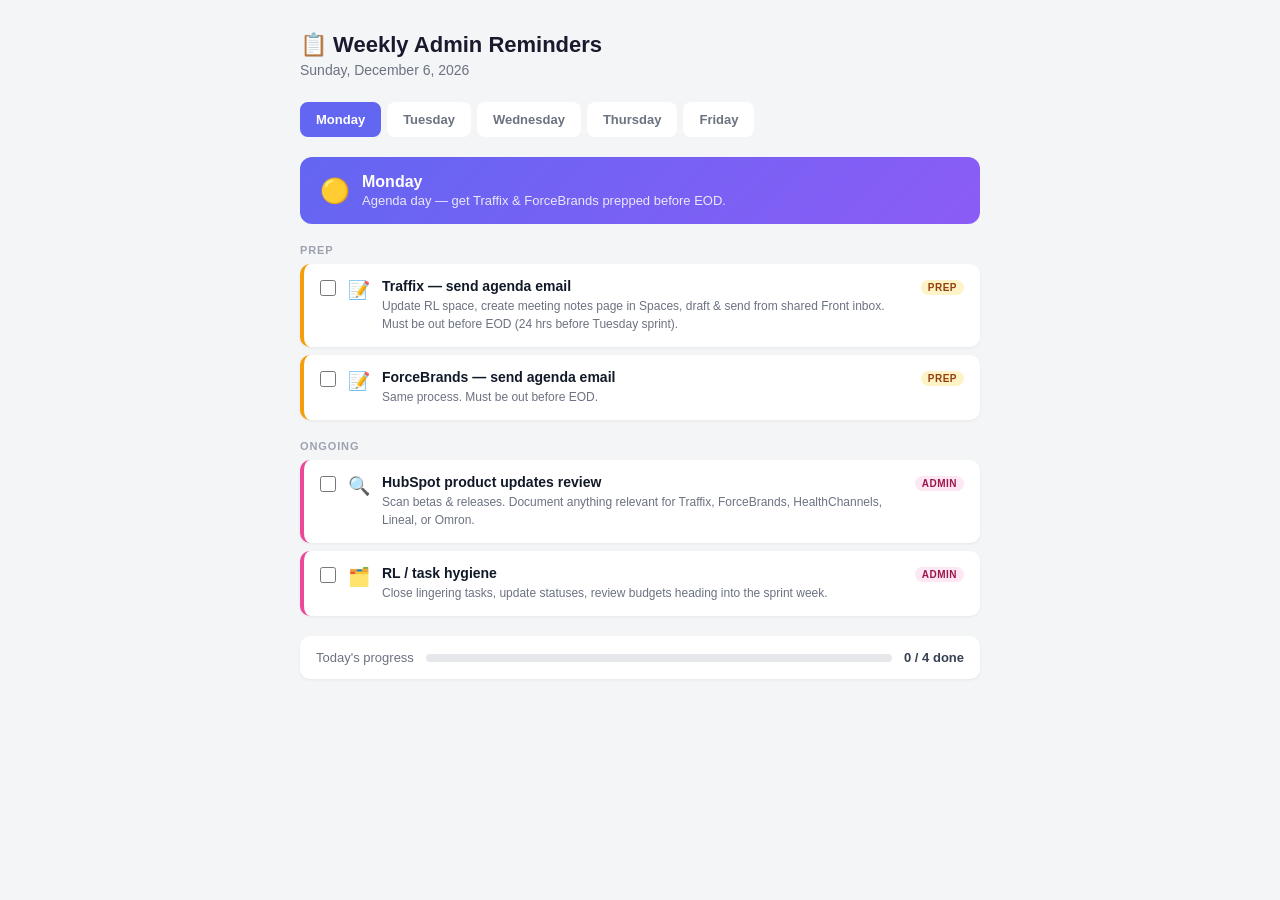
==== a8tasks.html @ 29fd248e "add tasks page" ====
<!DOCTYPE html>
<html lang="en">
<head>
<meta charset="UTF-8">
<meta name="viewport" content="width=device-width, initial-scale=1.0">
<meta name="robots" content="noindex, nofollow, noarchive, nosnippet, noimageindex">
<meta name="googlebot" content="noindex, nofollow">
<title>Weekly Admin Reminders</title>
<style>
  * { box-sizing: border-box; margin: 0; padding: 0; }

  body {
    font-family: -apple-system, BlinkMacSystemFont, 'Segoe UI', sans-serif;
    background: #f4f5f7;
    min-height: 100vh;
    display: flex;
    align-items: flex-start;
    justify-content: center;
    padding: 32px 16px;
  }

  .container {
    width: 100%;
    max-width: 680px;
  }

  .header {
    margin-bottom: 24px;
  }

  .header h1 {
    font-size: 22px;
    font-weight: 700;
    color: #1a1a2e;
    margin-bottom: 4px;
  }

  .header .date {
    font-size: 14px;
    color: #6b7280;
  }

  /* Day tabs */
  .day-tabs {
    display: flex;
    gap: 6px;
    margin-bottom: 20px;
    flex-wrap: wrap;
  }

  .day-tab {
    padding: 8px 14px;
    border-radius: 8px;
    font-size: 13px;
    font-weight: 600;
    cursor: pointer;
    border: 2px solid transparent;
    background: #fff;
    color: #6b7280;
    transition: all 0.15s ease;
  }

  .day-tab:hover {
    border-color: #6366f1;
    color: #6366f1;
  }

  .day-tab.active {
    background: #6366f1;
    color: #fff;
    border-color: #6366f1;
  }

  .day-tab.today {
    border-color: #6366f1;
    color: #6366f1;
  }

  .day-tab.today.active {
    background: #6366f1;
    color: #fff;
  }

  /* Today banner */
  .today-banner {
    background: linear-gradient(135deg, #6366f1 0%, #8b5cf6 100%);
    border-radius: 12px;
    padding: 16px 20px;
    margin-bottom: 20px;
    color: white;
    display: flex;
    align-items: center;
    gap: 12px;
  }

  .today-banner .icon { font-size: 24px; }

  .today-banner .text h2 {
    font-size: 16px;
    font-weight: 700;
    margin-bottom: 2px;
  }

  .today-banner .text p {
    font-size: 13px;
    opacity: 0.85;
  }

  /* Task cards */
  .section-label {
    font-size: 11px;
    font-weight: 700;
    text-transform: uppercase;
    letter-spacing: 0.08em;
    color: #9ca3af;
    margin-bottom: 8px;
    margin-top: 20px;
  }

  .section-label:first-of-type { margin-top: 0; }

  .task-card {
    background: #fff;
    border-radius: 10px;
    padding: 14px 16px;
    margin-bottom: 8px;
    display: flex;
    align-items: flex-start;
    gap: 12px;
    border-left: 4px solid transparent;
    box-shadow: 0 1px 3px rgba(0,0,0,0.06);
    transition: box-shadow 0.15s;
  }

  .task-card:hover { box-shadow: 0 2px 8px rgba(0,0,0,0.1); }

  .task-card.prep    { border-left-color: #f59e0b; }
  .task-card.sprint  { border-left-color: #6366f1; }
  .task-card.post    { border-left-color: #10b981; }
  .task-card.confirm { border-left-color: #3b82f6; }
  .task-card.admin   { border-left-color: #ec4899; }
  .task-card.onboard { border-left-color: #8b5cf6; }

  .task-icon { font-size: 18px; flex-shrink: 0; margin-top: 1px; }

  .task-body { flex: 1; }

  .task-title {
    font-size: 14px;
    font-weight: 600;
    color: #111827;
    margin-bottom: 3px;
  }

  .task-note {
    font-size: 12px;
    color: #6b7280;
    line-height: 1.5;
  }

  .badge {
    display: inline-block;
    font-size: 10px;
    font-weight: 700;
    text-transform: uppercase;
    letter-spacing: 0.05em;
    padding: 2px 7px;
    border-radius: 999px;
    flex-shrink: 0;
    margin-top: 2px;
  }

  .badge.prep    { background: #fef3c7; color: #92400e; }
  .badge.sprint  { background: #ede9fe; color: #4c1d95; }
  .badge.post    { background: #d1fae5; color: #065f46; }
  .badge.confirm { background: #dbeafe; color: #1e40af; }
  .badge.admin   { background: #fce7f3; color: #9d174d; }
  .badge.onboard { background: #ede9fe; color: #5b21b6; }

  .no-tasks {
    background: #fff;
    border-radius: 10px;
    padding: 32px;
    text-align: center;
    color: #9ca3af;
    font-size: 14px;
  }

  .no-tasks .emoji { font-size: 32px; display: block; margin-bottom: 8px; }

  .progress {
    background: #fff;
    border-radius: 10px;
    padding: 14px 16px;
    margin-top: 20px;
    display: flex;
    align-items: center;
    gap: 12px;
    box-shadow: 0 1px 3px rgba(0,0,0,0.06);
  }

  .progress-label { font-size: 13px; color: #6b7280; white-space: nowrap; }
  .progress-bar-wrap { flex: 1; background: #e5e7eb; border-radius: 999px; height: 8px; }
  .progress-bar { height: 8px; border-radius: 999px; background: linear-gradient(90deg, #6366f1, #8b5cf6); transition: width 0.3s; }
  .progress-count { font-size: 13px; font-weight: 600; color: #374151; white-space: nowrap; }

  .checkbox-wrap { display: flex; align-items: flex-start; gap: 10px; }
  .checkbox-wrap input[type="checkbox"] {
    width: 16px; height: 16px; cursor: pointer; flex-shrink: 0; margin-top: 2px; accent-color: #6366f1;
  }
  .task-card.done { opacity: 0.5; }
  .task-card.done .task-title { text-decoration: line-through; }
</style>
</head>
<body>
<div class="container">
  <div class="header">
    <h1>📋 Weekly Admin Reminders</h1>
    <div class="date" id="dateDisplay"></div>
  </div>

  <div class="day-tabs" id="dayTabs"></div>

  <div id="todayBanner"></div>
  <div id="taskList"></div>
  <div class="progress" id="progressBar" style="display:none;">
    <span class="progress-label">Today's progress</span>
    <div class="progress-bar-wrap"><div class="progress-bar" id="pBar" style="width:0%"></div></div>
    <span class="progress-count" id="pCount">0 / 0</span>
  </div>
</div>

<script>
const DAYS = ['Sunday','Monday','Tuesday','Wednesday','Thursday','Friday','Saturday'];

const schedule = {
  1: { // Monday
    label: 'Monday',
    emoji: '🟡',
    summary: 'Agenda day — get Traffix & ForceBrands prepped before EOD.',
    sections: [
      {
        heading: 'Prep',
        tasks: [
          { type: 'prep', icon: '📝', title: 'Traffix — send agenda email', note: 'Update RL space, create meeting notes page in Spaces, draft & send from shared Front inbox. Must be out before EOD (24 hrs before Tuesday sprint).' },
          { type: 'prep', icon: '📝', title: 'ForceBrands — send agenda email', note: 'Same process. Must be out before EOD.' },
        ]
      },
      {
        heading: 'Ongoing',
        tasks: [
          { type: 'admin', icon: '🔍', title: 'HubSpot product updates review', note: 'Scan betas & releases. Document anything relevant for Traffix, ForceBrands, HealthChannels, Lineal, or Omron.' },
          { type: 'admin', icon: '🗂️', title: 'RL / task hygiene', note: 'Close lingering tasks, update statuses, review budgets heading into the sprint week.' },
        ]
      }
    ]
  },
  2: { // Tuesday
    label: 'Tuesday',
    emoji: '🟣',
    summary: 'Traffix sprint day + Carson & PBE onboarding. Send agendas for Thursday\'s three sprints.',
    sections: [
      {
        heading: 'Pre-Sprint',
        tasks: [
          { type: 'prep', icon: '✅', title: 'Final Traffix prep', note: 'Confirm agenda was sent. Check RL sprint dashboard is current before the call.' },
        ]
      },
      {
        heading: 'Sprints',
        tasks: [
          { type: 'sprint', icon: '📞', title: 'Traffix sprint call', note: 'You lead. Screen share RL sprint dashboard, run BRAIN, capture action items.' },
          { type: 'onboard', icon: '👀', title: 'Carson onboarding meeting', note: 'Attend & observe. No notes or recap responsibility yet.' },
          { type: 'onboard', icon: '👀', title: 'PBE onboarding meeting', note: 'Attend & observe. No notes or recap responsibility yet.' },
        ]
      },
      {
        heading: 'Post-Sprint',
        tasks: [
          { type: 'post', icon: '🗂️', title: 'Traffix — update RL tasks', note: 'Close completed tasks, update in-progress, add new items. Confirm all subtasks have assignees, dates, and time estimates.' },
          { type: 'post', icon: '📧', title: 'Traffix — send recap email', note: 'Draft in Front from shared inbox. Include action items, budget update, Avoma link, RL portal link. Send within 24 hrs of sprint.' },
        ]
      },
      {
        heading: 'EOD',
        tasks: [
          { type: 'prep', icon: '📝', title: 'Send Thursday agendas', note: 'Draft & send agendas for HealthChannels, Lineal, and Omron. All three must be out before EOD Wednesday.' },
        ]
      }
    ]
  },
  3: { // Wednesday
    label: 'Wednesday',
    emoji: '🟢',
    summary: 'Confirm Traffix recap, run ForceBrands sprint, confirm Thursday agendas are out.',
    sections: [
      {
        heading: 'Morning Check',
        tasks: [
          { type: 'confirm', icon: '✅', title: 'Confirm Traffix recap was sent', note: 'Verify it went out from the shared client inbox to all relevant POCs.' },
        ]
      },
      {
        heading: 'Sprint',
        tasks: [
          { type: 'sprint', icon: '📞', title: 'ForceBrands sprint call', note: 'You lead. Run BRAIN, screen share sprint dashboard, capture action items.' },
        ]
      },
      {
        heading: 'Post-Sprint',
        tasks: [
          { type: 'post', icon: '🗂️', title: 'ForceBrands — update RL tasks', note: 'Close completed, update open, add new work. Ensure all subtasks have assignees, dates, and estimates.' },
          { type: 'post', icon: '📧', title: 'ForceBrands — send recap email', note: 'Draft in Front from shared inbox. Action items, budget update, Avoma link, RL portal link.' },
        ]
      },
      {
        heading: 'EOD Check',
        tasks: [
          { type: 'confirm', icon: '✅', title: 'Confirm Thursday agendas sent', note: 'HealthChannels, Lineal, and Omron agendas must all be out the door today.' },
        ]
      }
    ]
  },
  4: { // Thursday
    label: 'Thursday',
    emoji: '🔴',
    summary: 'Heaviest day — confirm ForceBrands recap, then three back-to-back sprints.',
    sections: [
      {
        heading: 'Morning Check',
        tasks: [
          { type: 'confirm', icon: '✅', title: 'Confirm ForceBrands recap was sent', note: 'Verify it went out from the shared client inbox.' },
        ]
      },
      {
        heading: 'Sprints',
        tasks: [
          { type: 'sprint', icon: '📞', title: 'HealthChannels sprint call', note: 'You lead. Run BRAIN.' },
          { type: 'sprint', icon: '📞', title: 'Lineal sprint call', note: 'You lead. Run BRAIN.' },
          { type: 'sprint', icon: '📞', title: 'Omron sprint call', note: 'You lead. Run BRAIN.' },
        ]
      },
      {
        heading: 'Post-Sprint',
        tasks: [
          { type: 'post', icon: '🗂️', title: 'HealthChannels / Lineal / Omron — update RL tasks', note: 'Work through all three. Close completed, update open, add new items. Confirm assignees, dates, estimates.' },
          { type: 'post', icon: '📧', title: 'HealthChannels — send recap email', note: 'Draft and send from shared Front inbox.' },
          { type: 'post', icon: '📧', title: 'Lineal — send recap email', note: 'Draft and send from shared Front inbox.' },
          { type: 'post', icon: '📧', title: 'Omron — send recap email', note: 'Draft and send from shared Front inbox.' },
        ]
      }
    ]
  },
  5: { // Friday
    label: 'Friday',
    emoji: '🔵',
    summary: 'Confirm all three Thursday recaps sent, submit timesheet, budget review.',
    sections: [
      {
        heading: 'Morning Checks',
        tasks: [
          { type: 'confirm', icon: '✅', title: 'Confirm HealthChannels recap was sent', note: 'Verify from shared client inbox.' },
          { type: 'confirm', icon: '✅', title: 'Confirm Lineal recap was sent', note: 'Verify from shared client inbox.' },
          { type: 'confirm', icon: '✅', title: 'Confirm Omron recap was sent', note: 'Verify from shared client inbox.' },
        ]
      },
      {
        heading: 'Admin',
        tasks: [
          { type: 'admin', icon: '⏱️', title: 'Submit timesheet', note: '40 hrs logged (billable + non-billable). Must be submitted by EOD Friday to count toward monthly utilization bonus.' },
          { type: 'admin', icon: '💰', title: 'Budget & backlog review', note: 'Review hour burn across all five accounts. Flag over/under-pacing. Note any upsell or change order needs to raise with your DL.' },
        ]
      }
    ]
  }
};

// Weekends get a rest message
const weekend = {
  0: { label: 'Sunday', emoji: '😴', summary: 'No admin tasks today. Enjoy your weekend!' },
  6: { label: 'Saturday', emoji: '😴', summary: 'No admin tasks today. Enjoy your weekend!' },
};

let selectedDay = null;
let checkState = {};

function getTodayDow() {
  return new Date().getDay();
}

function formatDate(d) {
  return d.toLocaleDateString('en-US', { weekday: 'long', month: 'long', day: 'numeric', year: 'numeric' });
}

function buildTabs() {
  const tabs = document.getElementById('dayTabs');
  const todayDow = getTodayDow();
  [1,2,3,4,5].forEach(dow => {
    const t = document.createElement('button');
    t.className = 'day-tab' + (dow === todayDow ? ' today' : '') + (dow === selectedDay ? ' active' : '');
    t.textContent = schedule[dow].label;
    t.onclick = () => { selectedDay = dow; render(); };
    tabs.appendChild(t);
  });
}

function render() {
  const todayDow = getTodayDow();

  // Update date
  document.getElementById('dateDisplay').textContent = formatDate(new Date());

  // Rebuild tabs
  const tabs = document.getElementById('dayTabs');
  tabs.innerHTML = '';
  [1,2,3,4,5].forEach(dow => {
    const t = document.createElement('button');
    t.className = 'day-tab' + (dow === todayDow ? ' today' : '') + (dow === selectedDay ? ' active' : '');
    t.textContent = schedule[dow].label;
    t.onclick = () => { selectedDay = dow; render(); };
    tabs.appendChild(t);
  });

  const banner = document.getElementById('todayBanner');
  const list = document.getElementById('taskList');
  const prog = document.getElementById('progressBar');
  list.innerHTML = '';
  banner.innerHTML = '';
  prog.style.display = 'none';

  const dayData = schedule[selectedDay] || weekend[selectedDay];

  if (!dayData) return;

  // Banner
  const isToday = selectedDay === todayDow;
  banner.innerHTML = `
    <div class="today-banner">
      <span class="icon">${dayData.emoji}</span>
      <div class="text">
        <h2>${isToday ? "Today — " : ""}${dayData.label}</h2>
        <p>${dayData.summary}</p>
      </div>
    </div>`;

  // No tasks (weekend)
  if (!dayData.sections) {
    list.innerHTML = `<div class="no-tasks"><span class="emoji">🏖️</span>No tasks scheduled.</div>`;
    return;
  }

  // Collect all tasks for progress
  const allTasks = dayData.sections.flatMap(s => s.tasks);
  const key = `day_${selectedDay}`;
  if (!checkState[key]) checkState[key] = {};
  let doneCount = Object.values(checkState[key]).filter(Boolean).length;

  // Render sections
  dayData.sections.forEach(section => {
    const label = document.createElement('div');
    label.className = 'section-label';
    label.textContent = section.heading;
    list.appendChild(label);

    section.tasks.forEach((task, i) => {
      const taskKey = `${section.heading}_${i}`;
      const isDone = checkState[key][taskKey] || false;

      const card = document.createElement('div');
      card.className = `task-card ${task.type}${isDone ? ' done' : ''}`;

      card.innerHTML = `
        <div class="checkbox-wrap">
          <input type="checkbox" ${isDone ? 'checked' : ''} data-key="${taskKey}" data-day="${selectedDay}">
        </div>
        <span class="task-icon">${task.icon}</span>
        <div class="task-body">
          <div class="task-title">${task.title}</div>
          <div class="task-note">${task.note}</div>
        </div>
        <span class="badge ${task.type}">${task.type === 'onboard' ? 'Observe' : task.type === 'confirm' ? 'Verify' : task.type.charAt(0).toUpperCase() + task.type.slice(1)}</span>
      `;

      card.querySelector('input[type="checkbox"]').addEventListener('change', function() {
        checkState[`day_${this.dataset.day}`][this.dataset.key] = this.checked;
        render();
      });

      list.appendChild(card);
    });
  });

  // Progress bar
  doneCount = Object.values(checkState[key]).filter(Boolean).length;
  const total = allTasks.length;
  prog.style.display = 'flex';
  document.getElementById('pBar').style.width = total > 0 ? `${Math.round((doneCount/total)*100)}%` : '0%';
  document.getElementById('pCount').textContent = `${doneCount} / ${total} done`;
}

// Init
const todayDow = getTodayDow();
selectedDay = (todayDow >= 1 && todayDow <= 5) ? todayDow : 1;
buildTabs();
render();
</script>
</body>
</html>
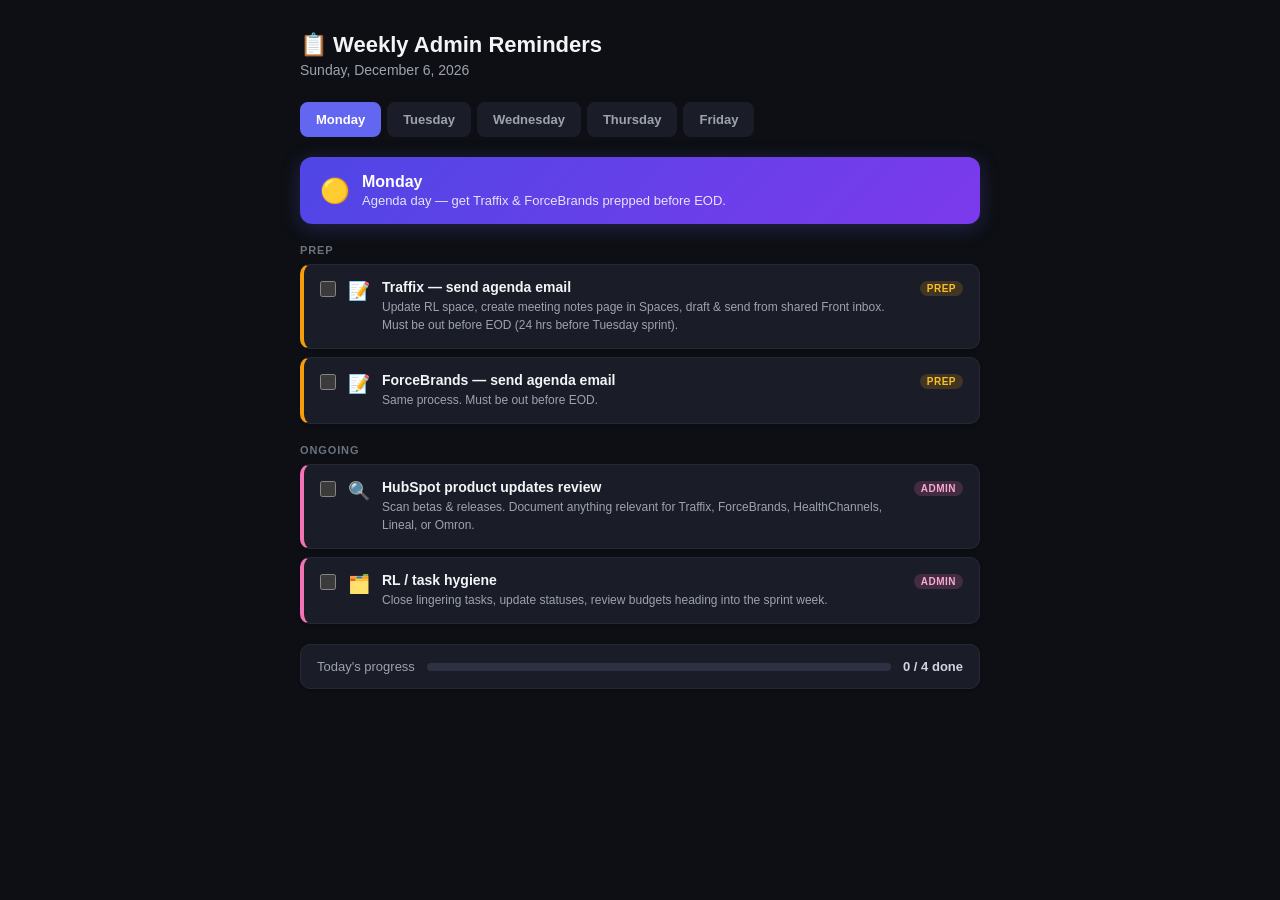
==== commit 853651ca: "dark mode" ====
--- a/a8tasks.html
+++ b/a8tasks.html
@@ -11,7 +11,9 @@
 
   body {
     font-family: -apple-system, BlinkMacSystemFont, 'Segoe UI', sans-serif;
-    background: #f4f5f7;
+    background: #0d0f14;
+    color: #e5e7eb;
+    color-scheme: dark;
     min-height: 100vh;
     display: flex;
     align-items: flex-start;
@@ -31,13 +33,13 @@
   .header h1 {
     font-size: 22px;
     font-weight: 700;
-    color: #1a1a2e;
+    color: #f3f4f6;
     margin-bottom: 4px;
   }
 
   .header .date {
     font-size: 14px;
-    color: #6b7280;
+    color: #9ca3af;
   }
 
   /* Day tabs */
@@ -55,14 +57,14 @@
     font-weight: 600;
     cursor: pointer;
     border: 2px solid transparent;
-    background: #fff;
-    color: #6b7280;
+    background: #1a1d28;
+    color: #9ca3af;
     transition: all 0.15s ease;
   }
 
   .day-tab:hover {
-    border-color: #6366f1;
-    color: #6366f1;
+    border-color: #818cf8;
+    color: #a5b4fc;
   }
 
   .day-tab.active {
@@ -73,7 +75,7 @@
 
   .day-tab.today {
     border-color: #6366f1;
-    color: #6366f1;
+    color: #a5b4fc;
   }
 
   .day-tab.today.active {
@@ -83,7 +85,7 @@
 
   /* Today banner */
   .today-banner {
-    background: linear-gradient(135deg, #6366f1 0%, #8b5cf6 100%);
+    background: linear-gradient(135deg, #4f46e5 0%, #7c3aed 100%);
     border-radius: 12px;
     padding: 16px 20px;
     margin-bottom: 20px;
@@ -91,6 +93,7 @@
     display: flex;
     align-items: center;
     gap: 12px;
+    box-shadow: 0 4px 20px rgba(99, 102, 241, 0.25);
   }
 
   .today-banner .icon { font-size: 24px; }
@@ -112,7 +115,7 @@
     font-weight: 700;
     text-transform: uppercase;
     letter-spacing: 0.08em;
-    color: #9ca3af;
+    color: #6b7280;
     margin-bottom: 8px;
     margin-top: 20px;
   }
@@ -120,7 +123,7 @@
   .section-label:first-of-type { margin-top: 0; }
 
   .task-card {
-    background: #fff;
+    background: #1a1d28;
     border-radius: 10px;
     padding: 14px 16px;
     margin-bottom: 8px;
@@ -128,18 +131,24 @@
     align-items: flex-start;
     gap: 12px;
     border-left: 4px solid transparent;
-    box-shadow: 0 1px 3px rgba(0,0,0,0.06);
-    transition: box-shadow 0.15s;
-  }
-
-  .task-card:hover { box-shadow: 0 2px 8px rgba(0,0,0,0.1); }
+    border: 1px solid #252836;
+    border-left-width: 4px;
+    box-shadow: 0 1px 3px rgba(0, 0, 0, 0.3);
+    transition: box-shadow 0.15s, border-color 0.15s;
+  }
+
+  .task-card:hover {
+    box-shadow: 0 2px 12px rgba(0, 0, 0, 0.4);
+    border-color: #2f3344;
+    border-left-width: 4px;
+  }
 
   .task-card.prep    { border-left-color: #f59e0b; }
-  .task-card.sprint  { border-left-color: #6366f1; }
-  .task-card.post    { border-left-color: #10b981; }
-  .task-card.confirm { border-left-color: #3b82f6; }
-  .task-card.admin   { border-left-color: #ec4899; }
-  .task-card.onboard { border-left-color: #8b5cf6; }
+  .task-card.sprint  { border-left-color: #818cf8; }
+  .task-card.post    { border-left-color: #34d399; }
+  .task-card.confirm { border-left-color: #60a5fa; }
+  .task-card.admin   { border-left-color: #f472b6; }
+  .task-card.onboard { border-left-color: #a78bfa; }
 
   .task-icon { font-size: 18px; flex-shrink: 0; margin-top: 1px; }
 
@@ -148,13 +157,13 @@
   .task-title {
     font-size: 14px;
     font-weight: 600;
-    color: #111827;
+    color: #f3f4f6;
     margin-bottom: 3px;
   }
 
   .task-note {
     font-size: 12px;
-    color: #6b7280;
+    color: #9ca3af;
     line-height: 1.5;
   }
 
@@ -170,46 +179,48 @@
     margin-top: 2px;
   }
 
-  .badge.prep    { background: #fef3c7; color: #92400e; }
-  .badge.sprint  { background: #ede9fe; color: #4c1d95; }
-  .badge.post    { background: #d1fae5; color: #065f46; }
-  .badge.confirm { background: #dbeafe; color: #1e40af; }
-  .badge.admin   { background: #fce7f3; color: #9d174d; }
-  .badge.onboard { background: #ede9fe; color: #5b21b6; }
+  .badge.prep    { background: rgba(245, 158, 11, 0.18); color: #fbbf24; }
+  .badge.sprint  { background: rgba(129, 140, 248, 0.18); color: #a5b4fc; }
+  .badge.post    { background: rgba(52, 211, 153, 0.18); color: #6ee7b7; }
+  .badge.confirm { background: rgba(96, 165, 250, 0.18); color: #93c5fd; }
+  .badge.admin   { background: rgba(244, 114, 182, 0.18); color: #f9a8d4; }
+  .badge.onboard { background: rgba(167, 139, 250, 0.18); color: #c4b5fd; }
 
   .no-tasks {
-    background: #fff;
+    background: #1a1d28;
+    border: 1px solid #252836;
     border-radius: 10px;
     padding: 32px;
     text-align: center;
-    color: #9ca3af;
+    color: #6b7280;
     font-size: 14px;
   }
 
   .no-tasks .emoji { font-size: 32px; display: block; margin-bottom: 8px; }
 
   .progress {
-    background: #fff;
+    background: #1a1d28;
+    border: 1px solid #252836;
     border-radius: 10px;
     padding: 14px 16px;
     margin-top: 20px;
     display: flex;
     align-items: center;
     gap: 12px;
-    box-shadow: 0 1px 3px rgba(0,0,0,0.06);
-  }
-
-  .progress-label { font-size: 13px; color: #6b7280; white-space: nowrap; }
-  .progress-bar-wrap { flex: 1; background: #e5e7eb; border-radius: 999px; height: 8px; }
+    box-shadow: 0 1px 3px rgba(0, 0, 0, 0.3);
+  }
+
+  .progress-label { font-size: 13px; color: #9ca3af; white-space: nowrap; }
+  .progress-bar-wrap { flex: 1; background: #2d3142; border-radius: 999px; height: 8px; }
   .progress-bar { height: 8px; border-radius: 999px; background: linear-gradient(90deg, #6366f1, #8b5cf6); transition: width 0.3s; }
-  .progress-count { font-size: 13px; font-weight: 600; color: #374151; white-space: nowrap; }
+  .progress-count { font-size: 13px; font-weight: 600; color: #d1d5db; white-space: nowrap; }
 
   .checkbox-wrap { display: flex; align-items: flex-start; gap: 10px; }
   .checkbox-wrap input[type="checkbox"] {
-    width: 16px; height: 16px; cursor: pointer; flex-shrink: 0; margin-top: 2px; accent-color: #6366f1;
-  }
-  .task-card.done { opacity: 0.5; }
-  .task-card.done .task-title { text-decoration: line-through; }
+    width: 16px; height: 16px; cursor: pointer; flex-shrink: 0; margin-top: 2px; accent-color: #818cf8;
+  }
+  .task-card.done { opacity: 0.45; }
+  .task-card.done .task-title { text-decoration: line-through; color: #6b7280; }
 </style>
 </head>
 <body>
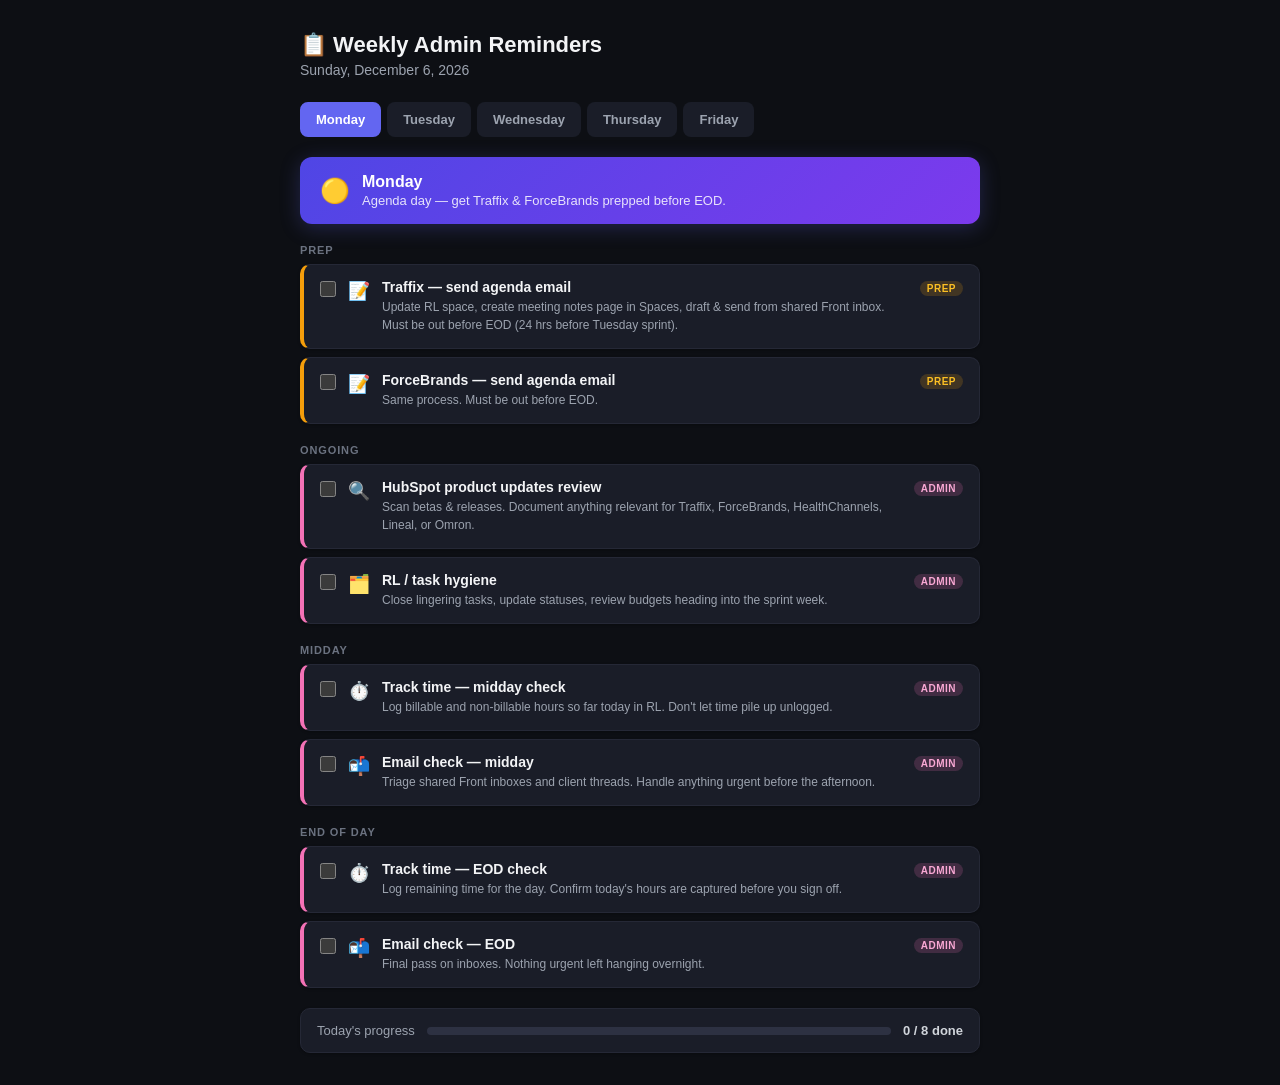
==== commit af27907b: "new reminders" ====
--- a/a8tasks.html
+++ b/a8tasks.html
@@ -386,6 +386,35 @@
   }
 };
 
+const dailyMiddayTasks = [
+  { type: 'admin', icon: '⏱️', title: 'Track time — midday check', note: 'Log billable and non-billable hours so far today in RL. Don\'t let time pile up unlogged.' },
+  { type: 'admin', icon: '📬', title: 'Email check — midday', note: 'Triage shared Front inboxes and client threads. Handle anything urgent before the afternoon.' },
+];
+
+const dailyEodTasks = [
+  { type: 'admin', icon: '⏱️', title: 'Track time — EOD check', note: 'Log remaining time for the day. Confirm today\'s hours are captured before you sign off.' },
+  { type: 'admin', icon: '📬', title: 'Email check — EOD', note: 'Final pass on inboxes. Nothing urgent left hanging overnight.' },
+];
+
+for (let dow = 1; dow <= 5; dow++) {
+  const sections = schedule[dow].sections;
+  const eodIdx = sections.findIndex(s => /^(EOD|EOD Check|Admin)/i.test(s.heading));
+
+  sections.splice(eodIdx >= 0 ? eodIdx : sections.length, 0, {
+    heading: 'Midday',
+    tasks: dailyMiddayTasks.map(t => ({ ...t })),
+  });
+
+  if (eodIdx >= 0) {
+    sections[eodIdx + 1].tasks.push(...dailyEodTasks.map(t => ({ ...t })));
+  } else {
+    sections.push({
+      heading: 'End of Day',
+      tasks: dailyEodTasks.map(t => ({ ...t })),
+    });
+  }
+}
+
 // Weekends get a rest message
 const weekend = {
   0: { label: 'Sunday', emoji: '😴', summary: 'No admin tasks today. Enjoy your weekend!' },
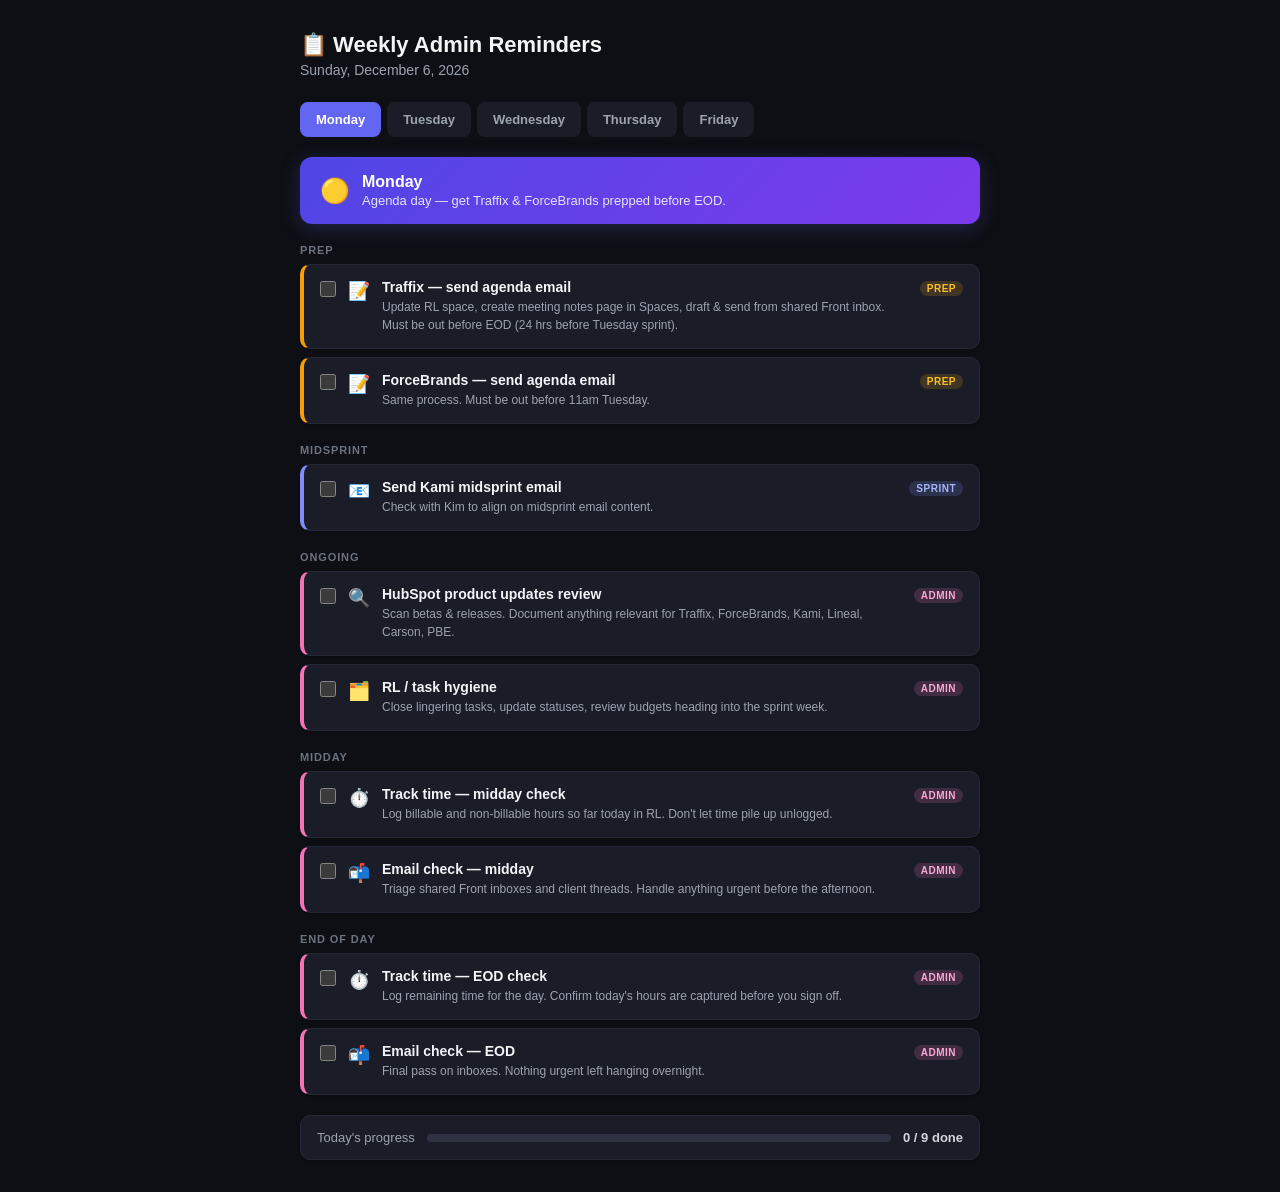
==== commit 6df45377: "update" ====
--- a/a8tasks.html
+++ b/a8tasks.html
@@ -254,13 +254,19 @@
         heading: 'Prep',
         tasks: [
           { type: 'prep', icon: '📝', title: 'Traffix — send agenda email', note: 'Update RL space, create meeting notes page in Spaces, draft & send from shared Front inbox. Must be out before EOD (24 hrs before Tuesday sprint).' },
-          { type: 'prep', icon: '📝', title: 'ForceBrands — send agenda email', note: 'Same process. Must be out before EOD.' },
+          { type: 'prep', icon: '📝', title: 'ForceBrands — send agenda email', note: 'Same process. Must be out before 11am Tuesday.' },
+        ]
+      },
+      {
+        heading: 'Midsprint',
+        tasks: [
+          { type: 'sprint', icon: '📧', title: 'Send Kami midsprint email', note: 'Check with Kim to align on midsprint email content.' },
         ]
       },
       {
         heading: 'Ongoing',
         tasks: [
-          { type: 'admin', icon: '🔍', title: 'HubSpot product updates review', note: 'Scan betas & releases. Document anything relevant for Traffix, ForceBrands, HealthChannels, Lineal, or Omron.' },
+          { type: 'admin', icon: '🔍', title: 'HubSpot product updates review', note: 'Scan betas & releases. Document anything relevant for Traffix, ForceBrands, Kami, Lineal, Carson, PBE.' },
           { type: 'admin', icon: '🗂️', title: 'RL / task hygiene', note: 'Close lingering tasks, update statuses, review budgets heading into the sprint week.' },
         ]
       }
@@ -269,9 +275,15 @@
   2: { // Tuesday
     label: 'Tuesday',
     emoji: '🟣',
-    summary: 'Traffix sprint day + Carson & PBE onboarding. Send agendas for Thursday\'s three sprints.',
+    summary: 'Traffix sprint day + Carson & PBE onboarding. Send agendas for Thursday\'s sprints.',
     sections: [
       {
+        heading: 'Morning Check',
+        tasks: [
+          { type: 'confirm', icon: '✅', title: 'Confirm Forcebrands agenda was sent', note: 'Verify it went out from the shared client inbox to all relevant POCs.' },
+        ]
+      },
+      {
         heading: 'Pre-Sprint',
         tasks: [
           { type: 'prep', icon: '✅', title: 'Final Traffix prep', note: 'Confirm agenda was sent. Check RL sprint dashboard is current before the call.' },
@@ -280,22 +292,22 @@
       {
         heading: 'Sprints',
         tasks: [
-          { type: 'sprint', icon: '📞', title: 'Traffix sprint call', note: 'You lead. Screen share RL sprint dashboard, run BRAIN, capture action items.' },
-          { type: 'onboard', icon: '👀', title: 'Carson onboarding meeting', note: 'Attend & observe. No notes or recap responsibility yet.' },
-          { type: 'onboard', icon: '👀', title: 'PBE onboarding meeting', note: 'Attend & observe. No notes or recap responsibility yet.' },
+        { type: 'onboard', icon: '👀', title: 'Carson meeting', note: 'Attend & observe. No notes or recap responsibility yet.' },
+        { type: 'onboard', icon: '👀', title: 'PBE meeting', note: 'Attend & observe. No notes or recap responsibility yet.' },
+        { type: 'sprint', icon: '📞', title: 'Traffix sprint call', note: 'You lead. Screen share RL sprint dashboard, run BRAIN, capture action items.' },
         ]
       },
       {
         heading: 'Post-Sprint',
         tasks: [
           { type: 'post', icon: '🗂️', title: 'Traffix — update RL tasks', note: 'Close completed tasks, update in-progress, add new items. Confirm all subtasks have assignees, dates, and time estimates.' },
-          { type: 'post', icon: '📧', title: 'Traffix — send recap email', note: 'Draft in Front from shared inbox. Include action items, budget update, Avoma link, RL portal link. Send within 24 hrs of sprint.' },
+          { type: 'post', icon: '📧', title: 'Traffix — send recap email', note: 'Draft with Kim in Front from shared inbox. Include action items, budget update, Avoma link, RL portal link. Send within 24 hrs of sprint.' },
         ]
       },
       {
         heading: 'EOD',
         tasks: [
-          { type: 'prep', icon: '📝', title: 'Send Thursday agendas', note: 'Draft & send agendas for HealthChannels, Lineal, and Omron. All three must be out before EOD Wednesday.' },
+          { type: 'prep', icon: '📝', title: 'Draft Thursday agendas', note: 'Draft & send agendas for HealthChannels and Lineal. Both must be out before EOD Wednesday.' },
         ]
       }
     ]
@@ -327,7 +339,7 @@
       {
         heading: 'EOD Check',
         tasks: [
-          { type: 'confirm', icon: '✅', title: 'Confirm Thursday agendas sent', note: 'HealthChannels, Lineal, and Omron agendas must all be out the door today.' },
+          { type: 'confirm', icon: '✅', title: 'Confirm Thursday agendas sent', note: 'HealthChannels and Lineal agendas must all be out the door today.' },
         ]
       }
     ]
@@ -335,7 +347,7 @@
   4: { // Thursday
     label: 'Thursday',
     emoji: '🔴',
-    summary: 'Heaviest day — confirm ForceBrands recap, then three back-to-back sprints.',
+    summary: 'Heaviest day — confirm ForceBrands recap, then three sprints.',
     sections: [
       {
         heading: 'Morning Check',
@@ -348,16 +360,16 @@
         tasks: [
           { type: 'sprint', icon: '📞', title: 'HealthChannels sprint call', note: 'You lead. Run BRAIN.' },
           { type: 'sprint', icon: '📞', title: 'Lineal sprint call', note: 'You lead. Run BRAIN.' },
-          { type: 'sprint', icon: '📞', title: 'Omron sprint call', note: 'You lead. Run BRAIN.' },
+          { type: 'sprint', icon: '📞', title: 'Kami sprint call', note: 'You support. Take notes and offer insights as needed.' },
         ]
       },
       {
         heading: 'Post-Sprint',
         tasks: [
-          { type: 'post', icon: '🗂️', title: 'HealthChannels / Lineal / Omron — update RL tasks', note: 'Work through all three. Close completed, update open, add new items. Confirm assignees, dates, estimates.' },
+          { type: 'post', icon: '🗂️', title: 'HealthChannels / Lineal — update RL tasks', note: 'Close completed, update open, add new items. Confirm assignees, dates, estimates.' },
           { type: 'post', icon: '📧', title: 'HealthChannels — send recap email', note: 'Draft and send from shared Front inbox.' },
           { type: 'post', icon: '📧', title: 'Lineal — send recap email', note: 'Draft and send from shared Front inbox.' },
-          { type: 'post', icon: '📧', title: 'Omron — send recap email', note: 'Draft and send from shared Front inbox.' },
+          { type: 'post', icon: '📧', title: 'Kami — send recap email', note: 'Draft and send from shared Front inbox. Be sure to include the transcript of the call as an attachment. Use Zoom\'s transcript feature to create the attachment since it will be faster than Avoma.' },
         ]
       }
     ]
@@ -372,7 +384,7 @@
         tasks: [
           { type: 'confirm', icon: '✅', title: 'Confirm HealthChannels recap was sent', note: 'Verify from shared client inbox.' },
           { type: 'confirm', icon: '✅', title: 'Confirm Lineal recap was sent', note: 'Verify from shared client inbox.' },
-          { type: 'confirm', icon: '✅', title: 'Confirm Omron recap was sent', note: 'Verify from shared client inbox.' },
+          { type: 'confirm', icon: '✅', title: 'Confirm Kami recap was sent', note: 'Verify from shared client inbox.' },
         ]
       },
       {
